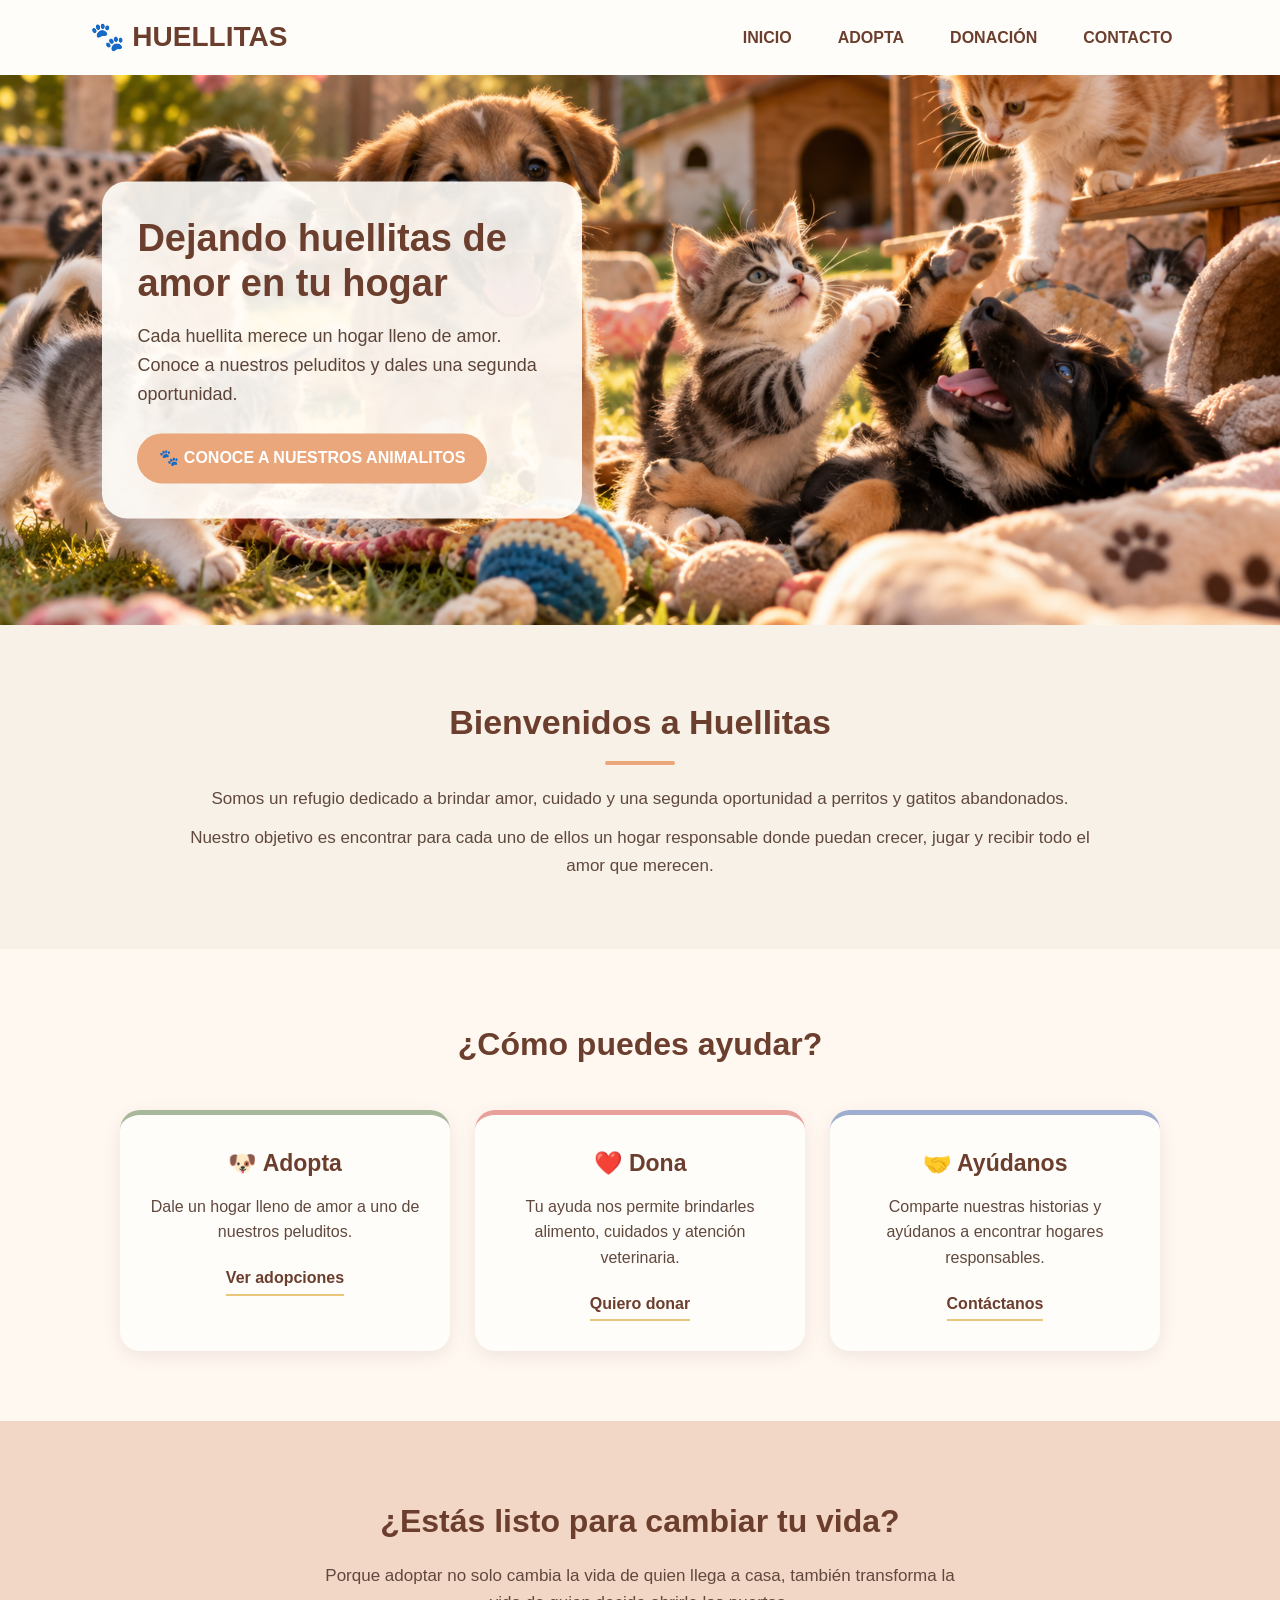
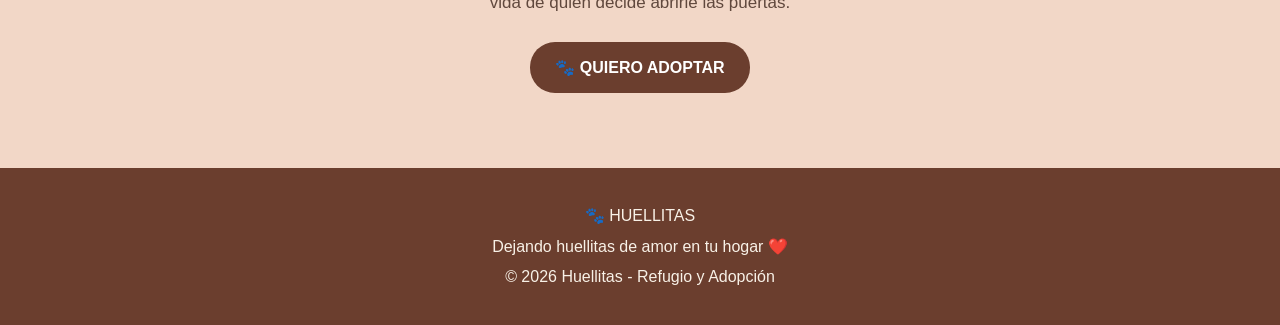
==== index.html @ d54c2b48 "Primer avance de Huellitas" ====
<!DOCTYPE html>
<html lang="es">

<head>
    <meta charset="UTF-8">
    <meta name="viewport" content="width=device-width, initial-scale=1.0">
    <title>Huellitas | Refugio y Adopción</title>
    <link rel="stylesheet" href="/css/portada.css">
</head>

<body>

    <!-- BARRA DE NAVEGACIÓN -->
    <header>

        <nav>
            <h2>🐾 HUELLITAS</h2>

            <ul>
                <li><a href="index.html">INICIO</a></li>
                <li><a href="adopta.html">ADOPTA</a></li>
                <li><a href="donacion.html">DONACIÓN</a></li>
                <li><a href="contacto.html">CONTACTO</a></li>
            </ul>

        </nav>

    </header>


    <!-- PORTADA -->
    <main>

        <section class="portada">

            <img src="/images/portada.png" 
                 alt="Perritos y gatitos jugando">

            <div class="texto-portada">
                <h1>Dejando huellitas de amor en tu hogar</h1>

                <p>
                    Cada huellita merece un hogar lleno de amor.
                    Conoce a nuestros peluditos y dales una segunda oportunidad.
                </p>

                <a href="adopta.html">🐾 CONOCE A NUESTROS ANIMALITOS</a>
            </div>

        </section>


        <!-- PRESENTACIÓN -->
        <section class="bienvenida">

            <h2>Bienvenidos a Huellitas</h2>

            <p>
                Somos un refugio dedicado a brindar amor, cuidado y una segunda
                oportunidad a perritos y gatitos abandonados.
            </p>

            <p>
                Nuestro objetivo es encontrar para cada uno de ellos un hogar
                responsable donde puedan crecer, jugar y recibir todo el amor
                que merecen.
            </p>

        </section>


        <!-- FORMAS DE AYUDAR -->
        <section class="ayuda">

            <h2>¿Cómo puedes ayudar?</h2>

            <div class="tarjetas">

                <article>
                    <h3>🐶 Adopta</h3>

                    <p>
                        Dale un hogar lleno de amor a uno de nuestros
                        peluditos.
                    </p>

                    <a href="adopta.html">Ver adopciones</a>
                </article>


                <article>
                    <h3>❤️ Dona</h3>

                    <p>
                        Tu ayuda nos permite brindarles alimento,
                        cuidados y atención veterinaria.
                    </p>

                    <a href="donacion.html">Quiero donar</a>
                </article>


                <article>
                    <h3>🤝 Ayúdanos</h3>

                    <p>
                        Comparte nuestras historias y ayúdanos a encontrar
                        hogares responsables.
                    </p>

                    <a href="contacto.html">Contáctanos</a>
                </article>

            </div>

        </section>

        
        <section class="invitacion">

            <h2>¿Estás listo para cambiar tu vida?</h2>

            <p>
                Porque adoptar no solo cambia la vida de quien llega a casa, también transforma la vida de quien decide abrirle las puertas.
            </p>

            <a href="adopta.html">🐾 QUIERO ADOPTAR</a>

        </section>

    </main>


    <!-- PIE DE PÁGINA -->
    <footer>

        <p>🐾 HUELLITAS</p>

        <p>
            Dejando huellitas de amor en tu hogar ❤️
        </p>

        <p>
            © 2026 Huellitas - Refugio y Adopción
        </p>

    </footer>

</body>

</html>
---- css/portada.css ----
/* ============================= */
/*      PALETA DE HUELLITAS      */
/* ============================= */

:root {
    --marron: #6B3E2E;
    --crema: #F8F1E7;
    --durazno: #E9A77B;
    --verde: #A8B89A;
    --rosa: #E8A09A;
    --azul: #9EADD0;
    --amarillo: #E8C77A;
    --blanco: #FFFDF9;
}


/* ============================= */
/*          CONFIGURACIÓN        */
/* ============================= */

* {
    box-sizing: border-box;
    margin: 0;
    padding: 0;
}

body {
    background-color: var(--crema);
    color: var(--marron);
    font-family: Arial, sans-serif;
    line-height: 1.6;
}


/* ============================= */
/*       BARRA DE NAVEGACIÓN     */
/* ============================= */

header {
    background-color: var(--blanco);
    padding: 15px 7%;
    box-shadow: 0 3px 10px rgba(107, 62, 46, 0.12);
}

nav {
    display: flex;
    align-items: center;
    justify-content: space-between;
    max-width: 1200px;
    margin: auto;
}

nav h2 {
    color: var(--marron);
    font-size: 28px;
}

nav ul {
    list-style: none;
    display: flex;
    gap: 10px;
}

nav ul li a {
    text-decoration: none;
    color: var(--marron);
    font-weight: bold;
    padding: 10px 18px;
    border-radius: 25px;
    transition: 0.3s;
}


/* Cuando pasas el mouse */

nav ul li a:hover {
    background-color: var(--durazno);
    color: white;
}


/* ============================= */
/*            PORTADA            */
/* ============================= */

.portada {
    position: relative;
    width: 100%;
    overflow: hidden;
}

.portada img {
    width: 100%;
    height: 550px;
    object-fit: cover;
    display: block;
}


/* Texto encima de la imagen */

.texto-portada {
    position: absolute;
    top: 50%;
    left: 8%;
    transform: translateY(-50%);

    max-width: 480px;

    background-color: rgba(255, 253, 249, 0.90);

    padding: 35px;
    border-radius: 25px;

    box-shadow: 0 8px 25px rgba(107, 62, 46, 0.18);
}


.texto-portada h1 {
    color: var(--marron);
    font-size: 38px;
    line-height: 1.2;
    margin-bottom: 15px;
}


.texto-portada p {
    font-size: 18px;
    margin-bottom: 25px;
    color: #5C4439;
}


/* Botón de la portada */

.texto-portada a {
    display: inline-block;

    background-color: var(--durazno);
    color: white;

    text-decoration: none;
    font-weight: bold;

    padding: 12px 22px;
    border-radius: 25px;

    transition: 0.3s;
}


.texto-portada a:hover {
    background-color: var(--marron);
    transform: translateY(-2px);
}


/* ============================= */
/*          BIENVENIDA           */
/* ============================= */

.bienvenida {
    max-width: 950px;
    margin: 70px auto;
    padding: 0 25px;
    text-align: center;
}


.bienvenida h2 {
    color: var(--marron);
    font-size: 34px;
    margin-bottom: 20px;
}


.bienvenida h2::after {
    content: "";
    display: block;

    width: 70px;
    height: 4px;

    background-color: var(--durazno);

    margin: 12px auto;
    border-radius: 10px;
}


.bienvenida p {
    color: #60483D;
    font-size: 17px;
    margin-bottom: 12px;
}


/* ============================= */
/*        ¿CÓMO AYUDAR?          */
/* ============================= */

.ayuda {
    padding: 70px 7%;
    background-color: #FFF8F1;
    text-align: center;
}


.ayuda h2 {
    font-size: 32px;
    color: var(--marron);
    margin-bottom: 40px;
}


.tarjetas {
    display: flex;
    justify-content: center;
    gap: 25px;
    max-width: 1100px;
    margin: auto;
}


.tarjetas article {
    background-color: var(--blanco);

    width: 30%;
    padding: 30px 25px;

    border-radius: 20px;

    box-shadow: 0 5px 18px rgba(107, 62, 46, 0.10);

    transition: 0.3s;
}


.tarjetas article:hover {
    transform: translateY(-7px);
}


/* Colores diferentes para cada tarjeta */

.tarjetas article:nth-child(1) {
    border-top: 5px solid var(--verde);
}

.tarjetas article:nth-child(2) {
    border-top: 5px solid var(--rosa);
}

.tarjetas article:nth-child(3) {
    border-top: 5px solid var(--azul);
}


.tarjetas h3 {
    font-size: 23px;
    margin-bottom: 12px;
    color: var(--marron);
}


.tarjetas p {
    color: #60483D;
    margin-bottom: 20px;
}


.tarjetas a {
    display: inline-block;

    color: var(--marron);
    text-decoration: none;
    font-weight: bold;

    border-bottom: 2px solid var(--amarillo);

    padding-bottom: 3px;
}


/* ============================= */
/*       INVITACIÓN FINAL        */
/* ============================= */

.invitacion {
    text-align: center;

    padding: 75px 20px;

    background-color: #F2D7C7;
}


.invitacion h2 {
    color: var(--marron);
    font-size: 32px;
    margin-bottom: 15px;
}


.invitacion p {
    max-width: 650px;
    margin: 0 auto 25px;
    color: #60483D;
    font-size: 17px;
}


.invitacion a {
    display: inline-block;

    background-color: var(--marron);
    color: white;

    text-decoration: none;
    font-weight: bold;

    padding: 13px 25px;
    border-radius: 25px;

    transition: 0.3s;
}


.invitacion a:hover {
    background-color: var(--durazno);
}


/* ============================= */
/*             FOOTER            */
/* ============================= */

footer {
    background-color: var(--marron);
    color: var(--crema);

    text-align: center;

    padding: 30px 20px;

    margin-top: 0;
}


footer p {
    margin: 5px;
}


/* ============================= */
/*        DISEÑO RESPONSIVE      */
/* ============================= */

@media (max-width: 800px) {

    nav {
        flex-direction: column;
        gap: 15px;
    }

    nav ul {
        flex-wrap: wrap;
        justify-content: center;
    }


    .portada img {
        height: 500px;
    }


    .texto-portada {
        left: 5%;
        right: 5%;
        max-width: none;
        text-align: center;
    }


    .texto-portada h1 {
        font-size: 30px;
    }


    .tarjetas {
        flex-direction: column;
        align-items: center;
    }


    .tarjetas article {
        width: 90%;
    }

}


@media (max-width: 500px) {

    nav h2 {
        font-size: 24px;
    }


    nav ul {
        gap: 3px;
    }


    nav ul li a {
        padding: 8px 10px;
        font-size: 13px;
    }


    .portada img {
        height: 520px;
    }


    .texto-portada {
        padding: 25px 20px;
    }


    .texto-portada h1 {
        font-size: 26px;
    }


    .texto-portada p {
        font-size: 15px;
    }


    .bienvenida h2,
    .ayuda h2,
    .invitacion h2 {
        font-size: 27px;
    }

}
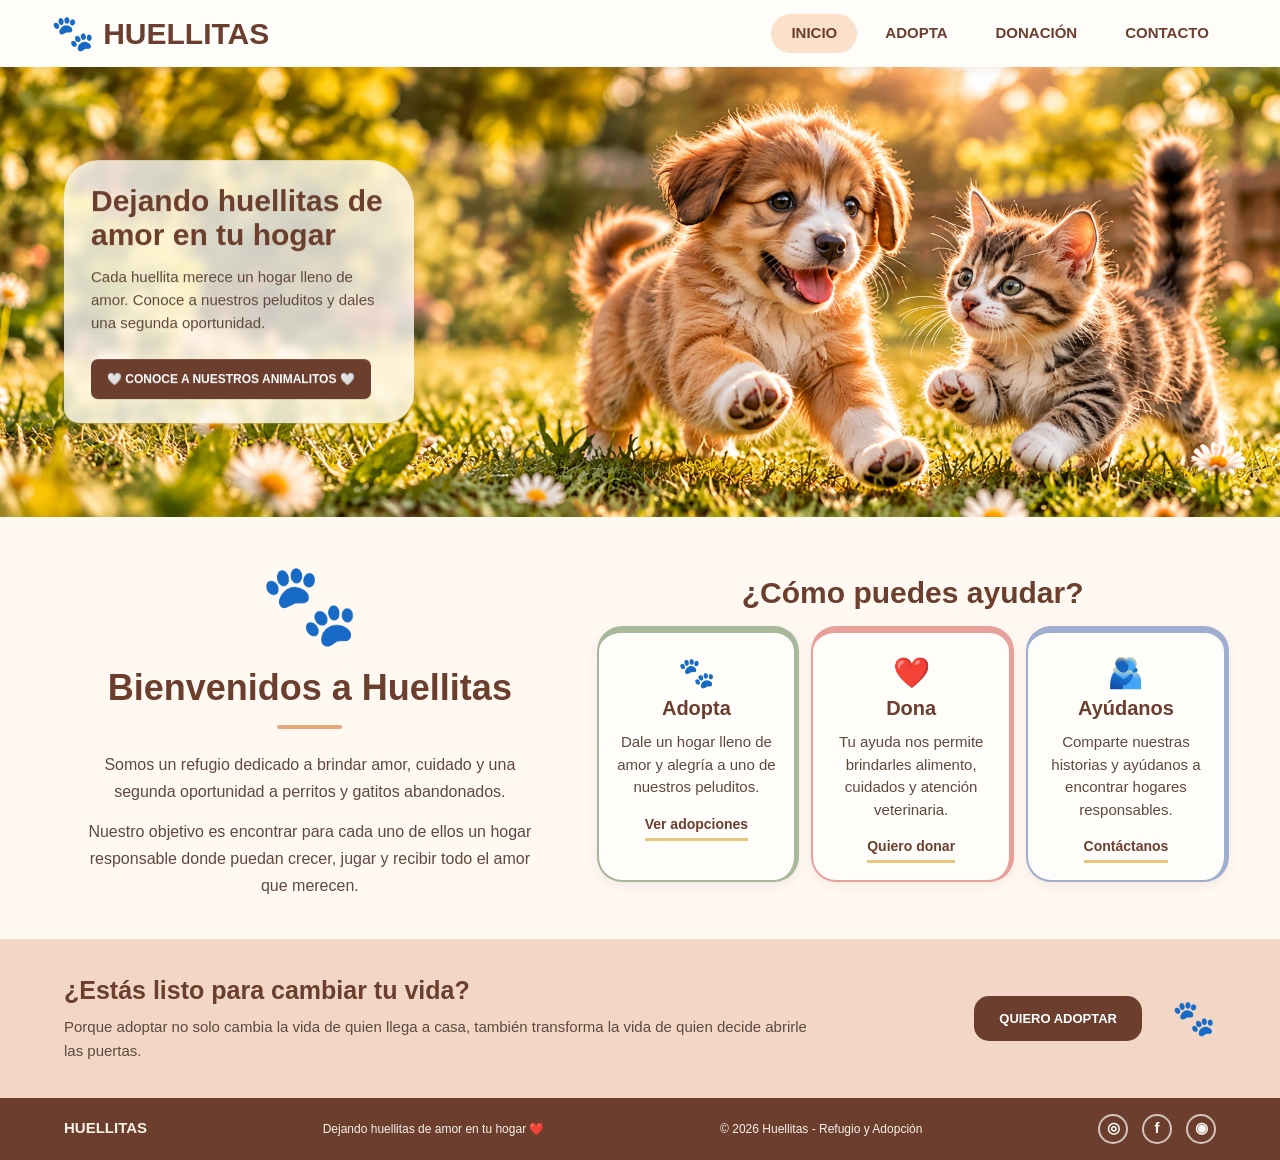
==== commit c19e673d: "Cambio portada" ====
--- a/index.html
+++ b/index.html
@@ -1,40 +1,34 @@
 <!DOCTYPE html>
 <html lang="es">
-
 <head>
     <meta charset="UTF-8">
     <meta name="viewport" content="width=device-width, initial-scale=1.0">
     <title>Huellitas | Refugio y Adopción</title>
+    <link rel="icon" type="image/png" href="images/favicon.png">
     <link rel="stylesheet" href="/css/portada.css">
 </head>
 
 <body>
 
-    <!-- BARRA DE NAVEGACIÓN -->
     <header>
-
         <nav>
-            <h2>🐾 HUELLITAS</h2>
+            <a href="index.html" class="logo">
+                <span>🐾</span> HUELLITAS
+            </a>
 
             <ul>
-                <li><a href="index.html">INICIO</a></li>
+                <li><a href="index.html" class="activo">INICIO</a></li>
                 <li><a href="adopta.html">ADOPTA</a></li>
                 <li><a href="donacion.html">DONACIÓN</a></li>
                 <li><a href="contacto.html">CONTACTO</a></li>
             </ul>
-
         </nav>
-
     </header>
 
-
-    <!-- PORTADA -->
     <main>
 
         <section class="portada">
-
-            <img src="/images/portada.png" 
-                 alt="Perritos y gatitos jugando">
+            <img src="/images/portada.png" alt="Perritos y gatitos jugando">
 
             <div class="texto-portada">
                 <h1>Dejando huellitas de amor en tu hogar</h1>
@@ -44,108 +38,103 @@
                     Conoce a nuestros peluditos y dales una segunda oportunidad.
                 </p>
 
-                <a href="adopta.html">🐾 CONOCE A NUESTROS ANIMALITOS</a>
+                <a href="adopta.html">
+                     🤍 CONOCE A NUESTROS ANIMALITOS 🤍
+                </a>
+            </div>
+        </section>
+
+        <section class="presentacion">
+
+            <div class="bienvenida">
+                <span class="huella">🐾</span>
+
+                <h2>Bienvenidos a Huellitas</h2>
+
+                <p>
+                    Somos un refugio dedicado a brindar amor, cuidado y una
+                    segunda oportunidad a perritos y gatitos abandonados.
+                </p>
+
+                <p>
+                    Nuestro objetivo es encontrar para cada uno de ellos
+                    un hogar responsable donde puedan crecer, jugar y
+                    recibir todo el amor que merecen.
+                </p>
+            </div>
+
+            <div class="ayuda">
+                <h2>¿Cómo puedes ayudar?</h2>
+
+                <div class="tarjetas">
+
+                    <article class="tarjeta-adopta">
+                        <span class="icono-tarjeta">🐾</span>
+                        <h3>Adopta</h3>
+                        <p>
+                            Dale un hogar lleno de amor y alegría a uno de nuestros
+                            peluditos.
+                        </p>
+                        <a href="adopta.html">Ver adopciones</a>
+                    </article>
+
+                    <article class="tarjeta-dona">
+                        <span class="icono-tarjeta">❤️</span>
+                        <h3>Dona</h3>
+                        <p>
+                            Tu ayuda nos permite brindarles alimento,
+                            cuidados y atención veterinaria.
+                        </p>
+                        <a href="donacion.html">Quiero donar</a>
+                    </article>
+
+                    <article class="tarjeta-ayuda">
+                        <span class="icono-tarjeta">🫂</span>
+                        <h3>Ayúdanos</h3>
+                        <p>
+                            Comparte nuestras historias y ayúdanos
+                            a encontrar hogares responsables.
+                        </p>
+                        <a href="contacto.html">Contáctanos</a>
+                    </article>
+
+                </div>
             </div>
 
         </section>
 
+        <section class="invitacion">
+            <div class="invitacion-contenido">
+                <div>
+                    <h2>¿Estás listo para cambiar tu vida?</h2>
+                    <p>
+                        Porque adoptar no solo cambia la vida de quien llega
+                        a casa, también transforma la vida de quien decide
+                        abrirle las puertas.
+                    </p>
+                </div>
 
-        <!-- PRESENTACIÓN -->
-        <section class="bienvenida">
+                <a href="adopta.html">QUIERO ADOPTAR</a>
 
-            <h2>Bienvenidos a Huellitas</h2>
-
-            <p>
-                Somos un refugio dedicado a brindar amor, cuidado y una segunda
-                oportunidad a perritos y gatitos abandonados.
-            </p>
-
-            <p>
-                Nuestro objetivo es encontrar para cada uno de ellos un hogar
-                responsable donde puedan crecer, jugar y recibir todo el amor
-                que merecen.
-            </p>
-
-        </section>
-
-
-        <!-- FORMAS DE AYUDAR -->
-        <section class="ayuda">
-
-            <h2>¿Cómo puedes ayudar?</h2>
-
-            <div class="tarjetas">
-
-                <article>
-                    <h3>🐶 Adopta</h3>
-
-                    <p>
-                        Dale un hogar lleno de amor a uno de nuestros
-                        peluditos.
-                    </p>
-
-                    <a href="adopta.html">Ver adopciones</a>
-                </article>
-
-
-                <article>
-                    <h3>❤️ Dona</h3>
-
-                    <p>
-                        Tu ayuda nos permite brindarles alimento,
-                        cuidados y atención veterinaria.
-                    </p>
-
-                    <a href="donacion.html">Quiero donar</a>
-                </article>
-
-
-                <article>
-                    <h3>🤝 Ayúdanos</h3>
-
-                    <p>
-                        Comparte nuestras historias y ayúdanos a encontrar
-                        hogares responsables.
-                    </p>
-
-                    <a href="contacto.html">Contáctanos</a>
-                </article>
-
+                <span class="huella-decorativa">🐾</span>
             </div>
-
-        </section>
-
-        
-        <section class="invitacion">
-
-            <h2>¿Estás listo para cambiar tu vida?</h2>
-
-            <p>
-                Porque adoptar no solo cambia la vida de quien llega a casa, también transforma la vida de quien decide abrirle las puertas.
-            </p>
-
-            <a href="adopta.html">🐾 QUIERO ADOPTAR</a>
-
         </section>
 
     </main>
 
+    <footer>
+        <p class="footer-logo">HUELLITAS</p>
 
-    <!-- PIE DE PÁGINA -->
-    <footer>
+        <p>Dejando huellitas de amor en tu hogar ❤️</p>
 
-        <p>🐾 HUELLITAS</p>
+        <p>© 2026 Huellitas - Refugio y Adopción</p>
 
-        <p>
-            Dejando huellitas de amor en tu hogar ❤️
-        </p>
-
-        <p>
-            © 2026 Huellitas - Refugio y Adopción
-        </p>
-
+        <div class="redes">
+            <a href="https://www.instagram.com/" target="_blank" rel="noopener noreferrer" aria-label="Instagram">◎</a>
+            <a href="https://www.facebook.com/" target="_blank" rel="noopener noreferrer" aria-label="Facebook">f</a>
+            <a href="https://www.whatsapp.com/" target="_blank" rel="noopener noreferrer" aria-label="WhatsApp">◉</a>
+        </div>
     </footer>
 
 </body>
-
 </html>
--- a/css/portada.css
+++ b/css/portada.css
@@ -1,7 +1,3 @@
-/* ============================= */
-/*      PALETA DE HUELLITAS      */
-/* ============================= */
-
 :root {
     --marron: #6B3E2E;
     --crema: #F8F1E7;
@@ -13,75 +9,82 @@
     --blanco: #FFFDF9;
 }
 
-
-/* ============================= */
-/*          CONFIGURACIÓN        */
-/* ============================= */
-
 * {
     box-sizing: border-box;
     margin: 0;
     padding: 0;
 }
 
+html {
+    scroll-behavior: smooth;
+}
+
 body {
     background-color: var(--crema);
     color: var(--marron);
-    font-family: Arial, sans-serif;
-    line-height: 1.6;
-}
-
-
-/* ============================= */
-/*       BARRA DE NAVEGACIÓN     */
-/* ============================= */
+    font-family: Arial, Helvetica, sans-serif;
+    line-height: 1.5;
+}
+
+/* Barra de navegación */
 
 header {
     background-color: var(--blanco);
-    padding: 15px 7%;
-    box-shadow: 0 3px 10px rgba(107, 62, 46, 0.12);
+    padding: 7px 4%;
+    box-shadow: 0 2px 8px rgba(107, 62, 46, 0.10);
+    position: relative;
+    z-index: 2;
 }
 
 nav {
+    max-width: 1250px;
+    min-height: 48px;
+    margin: auto;
     display: flex;
     align-items: center;
     justify-content: space-between;
-    max-width: 1200px;
-    margin: auto;
-}
-
-nav h2 {
-    color: var(--marron);
-    font-size: 28px;
+    gap: 25px;
+}
+
+.logo {
+    display: inline-flex;
+    align-items: center;
+    gap: 8px;
+    color: var(--marron);
+    font-size: 30px;
+    font-weight: 800;
+    text-decoration: none;
+    white-space: nowrap;
+}
+
+.logo span {
+    font-size: 35px;
 }
 
 nav ul {
+    display: flex;
+    align-items: center;
+    gap: 8px;
     list-style: none;
-    display: flex;
-    gap: 10px;
 }
 
 nav ul li a {
+    display: block;
+    padding: 8px 20px;
+    border-radius: 25px;
+    color: var(--marron);
+    font-size: 15px;
+    font-weight: bold;
     text-decoration: none;
-    color: var(--marron);
-    font-weight: bold;
-    padding: 10px 18px;
-    border-radius: 25px;
-    transition: 0.3s;
-}
-
-
-/* Cuando pasas el mouse */
-
+    transition: background-color 0.25s, color 0.25s;
+}
+
+nav ul li a.activo,
 nav ul li a:hover {
-    background-color: var(--durazno);
-    color: white;
-}
-
-
-/* ============================= */
-/*            PORTADA            */
-/* ============================= */
+    background-color: #FBE0CA;
+}
+
+/* Portada principal */
 
 .portada {
     position: relative;
@@ -91,357 +94,451 @@
 
 .portada img {
     width: 100%;
-    height: 550px;
+    height: 450px;
     object-fit: cover;
     display: block;
 }
-
-
-/* Texto encima de la imagen */
 
 .texto-portada {
     position: absolute;
     top: 50%;
-    left: 8%;
+    left: 5%;
     transform: translateY(-50%);
-
-    max-width: 480px;
-
-    background-color: rgba(255, 253, 249, 0.90);
-
-    padding: 35px;
-    border-radius: 25px;
-
-    box-shadow: 0 8px 25px rgba(107, 62, 46, 0.18);
-}
-
+    width: 350px;
+    max-width: 42%;
+    padding: 24px 27px;
+    background-color: rgba(255, 253, 249, 0.78);
+    backdrop-filter: blur(4px);
+    -webkit-backdrop-filter: blur(4px);
+    border-radius: 35px 45px 30px 15px;
+    box-shadow: 0 5px 20px rgba(70, 40, 25, 0.12);
+}
 
 .texto-portada h1 {
-    color: var(--marron);
-    font-size: 38px;
-    line-height: 1.2;
-    margin-bottom: 15px;
-}
-
+    margin-bottom: 12px;
+    color: var(--marron);
+    font-size: 30px;
+    line-height: 1.15;
+}
 
 .texto-portada p {
-    font-size: 18px;
     margin-bottom: 25px;
-    color: #5C4439;
-}
-
-
-/* Botón de la portada */
+    color: #60483D;
+    font-size: 15px;
+    line-height: 1.55;
+}
 
 .texto-portada a {
     display: inline-block;
-
-    background-color: var(--durazno);
+    padding: 11px 16px;
+    border-radius: 7px;
+    background-color: var(--marron);
     color: white;
-
+    font-size: 12px;
+    font-weight: bold;
+    line-height: 1.5;
+    text-align: center;
     text-decoration: none;
-    font-weight: bold;
-
-    padding: 12px 22px;
-    border-radius: 25px;
-
-    transition: 0.3s;
-}
-
+    transition: background-color 0.25s, transform 0.25s;
+}
 
 .texto-portada a:hover {
-    background-color: var(--marron);
+    background-color: #87543D;
     transform: translateY(-2px);
 }
 
-
-/* ============================= */
-/*          BIENVENIDA           */
-/* ============================= */
+/* Presentación y tarjetas de ayuda */
+
+.presentacion {
+    display: grid;
+    grid-template-columns: 0.9fr 1.1fr;
+    align-items: center;
+    gap: 28px;
+    padding: 28px 4%;
+    background-color: #FFF9F2;
+}
 
 .bienvenida {
-    max-width: 950px;
-    margin: 70px auto;
-    padding: 0 25px;
+    max-width: 520px;
+    margin: 0 auto;
+    padding: 0 30px;
     text-align: center;
 }
 
+.huella {
+    display: block;
+    font-size: 80px;
+}
 
 .bienvenida h2 {
     color: var(--marron);
-    font-size: 34px;
-    margin-bottom: 20px;
-}
-
+    font-size: 36px;
+    margin-bottom: 22px;
+    line-height: 1.3;
+}
 
 .bienvenida h2::after {
     content: "";
     display: block;
-
-    width: 70px;
+    width: 65px;
     height: 4px;
-
     background-color: var(--durazno);
-
-    margin: 12px auto;
+    margin: 14px auto 0;
     border-radius: 10px;
 }
 
-
 .bienvenida p {
+    margin-bottom: 12px;
     color: #60483D;
-    font-size: 17px;
-    margin-bottom: 12px;
-}
-
-
-/* ============================= */
-/*        ¿CÓMO AYUDAR?          */
-/* ============================= */
+    font-size: 16px;
+    line-height: 1.7;
+}
 
 .ayuda {
-    padding: 70px 7%;
-    background-color: #FFF8F1;
+    min-width: 0;
+    padding: 5px 0;
+    background-color: transparent;
     text-align: center;
 }
 
-
 .ayuda h2 {
-    font-size: 32px;
-    color: var(--marron);
-    margin-bottom: 40px;
-}
-
+    margin-bottom: 15px;
+    color: var(--marron);
+    font-size: 30px;
+    line-height: 1.25;
+}
 
 .tarjetas {
-    display: flex;
-    justify-content: center;
-    gap: 25px;
-    max-width: 1100px;
+    display: grid;
+    grid-template-columns: repeat(3, minmax(0, 1fr));
+    gap: 12px;
+    width: 100%;
+    max-width: 700px;
     margin: auto;
 }
 
-
 .tarjetas article {
+    min-width: 0;
+    padding: 17px 10px;
+    overflow-wrap: break-word;
+    border: 1.5px solid rgba(107, 62, 46, 0.06);
+    border-top: 7px solid var(--verde);
+    border-left: 2px solid var(--verde);
+    border-right: 5px solid var(--verde);
+    border-bottom: 2px solid var(--verde);
+    border-radius: 25px;
     background-color: var(--blanco);
-
-    width: 30%;
-    padding: 30px 25px;
-
-    border-radius: 20px;
-
-    box-shadow: 0 5px 18px rgba(107, 62, 46, 0.10);
-
-    transition: 0.3s;
-}
-
+    box-shadow: 0 4px 12px rgba(107, 62, 46, 0.08);
+    transition: transform 0.25s, box-shadow 0.25s;
+}
+
+
+
+.tarjetas article:nth-child(2) {
+    border-top-color: var(--rosa);
+    border-right-color: var(--rosa);
+    border-left-color: var(--rosa);
+    border-bottom-color: var(--rosa);
+}
+
+.tarjetas article:nth-child(3) {
+    border-top-color: var(--azul);
+    border-right-color: var(--azul);
+    border-left-color: var(--azul);
+    border-bottom-color: var(--azul);
+}
 
 .tarjetas article:hover {
-    transform: translateY(-7px);
-}
-
-
-/* Colores diferentes para cada tarjeta */
-
-.tarjetas article:nth-child(1) {
-    border-top: 5px solid var(--verde);
-}
-
-.tarjetas article:nth-child(2) {
-    border-top: 5px solid var(--rosa);
-}
-
-.tarjetas article:nth-child(3) {
-    border-top: 5px solid var(--azul);
-}
-
+    transform: translateY(-4px);
+    box-shadow: 0 7px 17px rgba(107, 62, 46, 0.13);
+}
+
+.icono-tarjeta {
+    display: block;
+    font-size: 30px;
+}
 
 .tarjetas h3 {
-    font-size: 23px;
-    margin-bottom: 12px;
-    color: var(--marron);
-}
-
+    margin-bottom: 10px;
+    color: var(--marron);
+    font-size: 20px;
+    line-height: 1.3;
+}
 
 .tarjetas p {
+    margin-bottom: 13px;
     color: #60483D;
-    margin-bottom: 20px;
-}
-
+    font-size: 15px;
+    line-height: 1.5;
+}
 
 .tarjetas a {
     display: inline-block;
-
-    color: var(--marron);
+    padding-bottom: 3px;
+    border-bottom: 3px solid var(--amarillo);
+    color: var(--marron);
+    font-size: 14px;
+    font-weight: bold;
     text-decoration: none;
-    font-weight: bold;
-
-    border-bottom: 2px solid var(--amarillo);
-
-    padding-bottom: 3px;
-}
-
-
-/* ============================= */
-/*       INVITACIÓN FINAL        */
-/* ============================= */
+}
+
+.tarjetas a:hover {
+    color: #A15B3D;
+}
+
+/* Invitación final */
 
 .invitacion {
-    text-align: center;
-
-    padding: 75px 20px;
-
+    padding: 35px 5%;
     background-color: #F2D7C7;
 }
 
+.invitacion-contenido {
+    display: flex;
+    align-items: center;
+    justify-content: space-between;
+    gap: 30px;
+    max-width: 1250px;
+    margin: auto;
+    text-align: left;
+}
+
+.invitacion-contenido > div {
+    flex: 1;
+}
 
 .invitacion h2 {
-    color: var(--marron);
-    font-size: 32px;
-    margin-bottom: 15px;
-}
-
+    margin-bottom: 8px;
+    color: var(--marron);
+    font-size: 25px;
+    line-height: 1.3;
+}
 
 .invitacion p {
-    max-width: 650px;
-    margin: 0 auto 25px;
+    max-width: 750px;
+    margin: 0;
     color: #60483D;
-    font-size: 17px;
-}
-
+    font-size: 15px;
+    line-height: 1.6;
+}
 
 .invitacion a {
+    flex-shrink: 0;
     display: inline-block;
-
+    padding: 13px 25px;
+    border-radius: 15px;
     background-color: var(--marron);
     color: white;
-
+    font-size: 13px;
+    font-weight: bold;
     text-decoration: none;
-    font-weight: bold;
-
-    padding: 13px 25px;
-    border-radius: 25px;
-
-    transition: 0.3s;
-}
-
+    transition: background-color 0.25s, transform 0.25s;
+}
 
 .invitacion a:hover {
-    background-color: var(--durazno);
-}
-
-
-/* ============================= */
-/*             FOOTER            */
-/* ============================= */
+    background-color: #87543D;
+    transform: translateY(-2px);
+}
+
+.huella-decorativa {
+    flex-shrink: 0;
+    color: var(--durazno);
+    font-size: 35px;
+}
+
+/* Pie de página */
 
 footer {
+    display: flex;
+    align-items: center;
+    justify-content: space-between;
+    gap: 18px;
+    padding: 16px 5%;
     background-color: var(--marron);
     color: var(--crema);
-
-    text-align: center;
-
-    padding: 30px 20px;
-
-    margin-top: 0;
-}
-
+    font-size: 12px;
+}
 
 footer p {
-    margin: 5px;
-}
-
-
-/* ============================= */
-/*        DISEÑO RESPONSIVE      */
-/* ============================= */
-
-@media (max-width: 800px) {
+    margin: 0;
+}
+
+.footer-logo {
+    font-size: 15px;
+    font-weight: bold;
+    white-space: nowrap;
+}
+
+.redes {
+    display: flex;
+    align-items: center;
+    gap: 14px;
+}
+
+.redes a {
+    display: inline-flex;
+    align-items: center;
+    justify-content: center;
+    width: 30px;
+    height: 30px;
+    border: 2px solid rgba(255, 253, 249, 0.7);
+    border-radius: 50%;
+    color: var(--blanco);
+    font-size: 15px;
+    font-weight: bold;
+    text-decoration: none;
+    transition: background-color 0.25s;
+}
+
+.redes a:hover {
+    background-color: var(--durazno);
+}
+
+/* Adaptación para pantallas medianas */
+
+@media (max-width: 900px) {
+    .presentacion {
+        grid-template-columns: 1fr;
+        gap: 20px;
+        padding: 28px 5%;
+    }
+
+    .bienvenida {
+        max-width: 650px;
+    }
+
+    .ayuda {
+        width: 100%;
+    }
+
+    .tarjetas {
+        max-width: 650px;
+    }
+
+    .texto-portada {
+        max-width: 48%;
+    }
+
+    .invitacion-contenido {
+        gap: 12px;
+    }
+}
+
+/* Adaptación para celulares */
+
+@media (max-width: 600px) {
+    header {
+        padding: 12px 4%;
+    }
 
     nav {
         flex-direction: column;
-        gap: 15px;
+        gap: 10px;
+    }
+
+    .logo {
+        font-size: 23px;
     }
 
     nav ul {
         flex-wrap: wrap;
         justify-content: center;
-    }
-
+        gap: 3px;
+    }
+
+    nav ul li a {
+        padding: 8px 10px;
+        font-size: 10px;
+    }
+
+    .portada {
+        height: 380px;
+    }
 
     .portada img {
-        height: 500px;
-    }
-
+        object-position: center;
+    }
 
     .texto-portada {
         left: 5%;
         right: 5%;
+        width: auto;
         max-width: none;
+        padding: 21px;
+    }
+
+    .texto-portada h1 {
+        font-size: 27px;
+    }
+
+    .texto-portada p {
+        font-size: 13px;
+    }
+
+    .texto-portada a {
+        font-size: 10px;
+    }
+
+    .presentacion {
+        padding: 28px 5%;
+    }
+
+    .bienvenida h2,
+    .ayuda h2 {
+        font-size: 22px;
+    }
+
+    .bienvenida p {
+        font-size: 13px;
+    }
+
+    .tarjetas {
+        grid-template-columns: 1fr;
+        max-width: 350px;
+        gap: 14px;
+    }
+
+    .tarjetas article {
+        padding: 20px;
+    }
+
+    .tarjetas h3 {
+        font-size: 17px;
+    }
+
+    .tarjetas p {
+        font-size: 12px;
+    }
+
+    .tarjetas a {
+        font-size: 12px;
+    }
+
+    .invitacion {
+        padding: 25px 5%;
+    }
+
+    .invitacion-contenido {
+        flex-direction: column;
+        gap: 12px;
+    }
+
+    .invitacion h2 {
+        font-size: 22px;
+    }
+
+    .invitacion p {
+        font-size: 12px;
+    }
+
+    .huella-decorativa {
+        font-size: 22px;
+    }
+
+    footer {
+        flex-direction: column;
+        gap: 9px;
+        padding: 18px 5%;
         text-align: center;
     }
-
-
-    .texto-portada h1 {
-        font-size: 30px;
-    }
-
-
-    .tarjetas {
-        flex-direction: column;
-        align-items: center;
-    }
-
-
-    .tarjetas article {
-        width: 90%;
-    }
-
-}
-
-
-@media (max-width: 500px) {
-
-    nav h2 {
-        font-size: 24px;
-    }
-
-
-    nav ul {
-        gap: 3px;
-    }
-
-
-    nav ul li a {
-        padding: 8px 10px;
-        font-size: 13px;
-    }
-
-
-    .portada img {
-        height: 520px;
-    }
-
-
-    .texto-portada {
-        padding: 25px 20px;
-    }
-
-
-    .texto-portada h1 {
-        font-size: 26px;
-    }
-
-
-    .texto-portada p {
-        font-size: 15px;
-    }
-
-
-    .bienvenida h2,
-    .ayuda h2,
-    .invitacion h2 {
-        font-size: 27px;
-    }
-
 }
